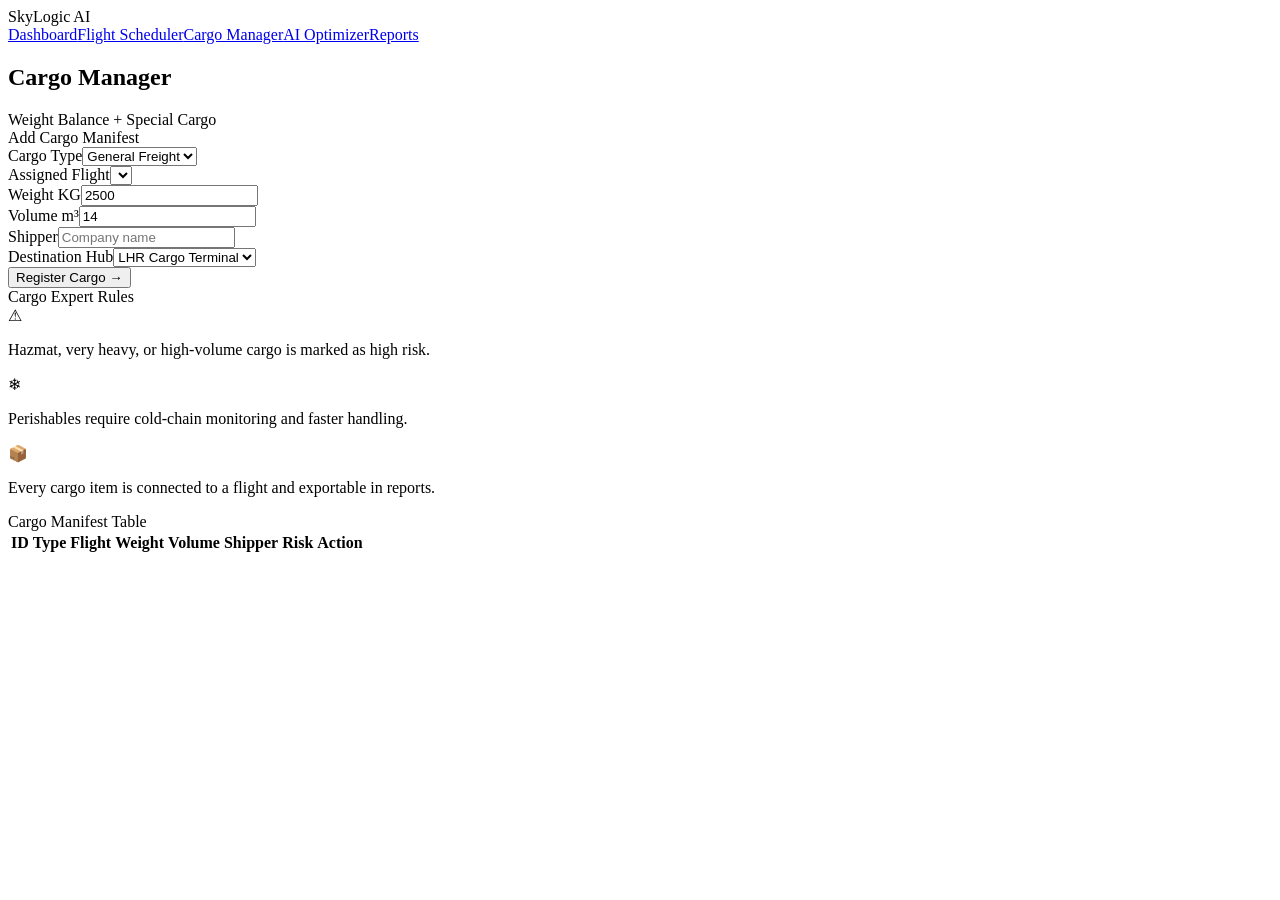
==== cargo.html @ 6d28fdbd "Add files via upload" ====
<!DOCTYPE html><html lang="en"><head><meta charset="UTF-8"><meta name="viewport" content="width=device-width,initial-scale=1"><title>Cargo Manager</title><link href="https://fonts.googleapis.com/css2?family=Syne:wght@400;700;800&family=DM+Sans:wght@300;400;700&display=swap" rel="stylesheet"><link rel="stylesheet" href="assets/style.css"></head><body><div class="shell"><aside class="side"><div class="logo">Sky<span>Logic</span> AI</div><nav class="nav"><a href="index.html">Dashboard</a><a href="schedule.html">Flight Scheduler</a><a class="active" href="cargo.html">Cargo Manager</a><a href="optimizer.html">AI Optimizer</a><a href="reports.html">Reports</a></nav></aside><main class="main"><div class="topbar"><h2>Cargo Manager</h2><span class="pill">Weight Balance + Special Cargo</span></div><div class="grid grid-2"><div class="card"><div class="card-title">Add Cargo Manifest</div><div class="form-row"><div class="form-group"><label>Cargo Type</label><select id="cType"><option>General Freight</option><option>Perishables</option><option>Hazmat</option><option>Valuables</option><option>Livestock</option></select></div><div class="form-group"><label>Assigned Flight</label><select id="cFlight"></select></div></div><div class="form-row"><div class="form-group"><label>Weight KG</label><input id="cWeight" type="number" value="2500"></div><div class="form-group"><label>Volume m³</label><input id="cVolume" type="number" value="14"></div></div><div class="form-row"><div class="form-group"><label>Shipper</label><input id="shipper" placeholder="Company name"></div><div class="form-group"><label>Destination Hub</label><select id="hub"><option>LHR Cargo Terminal</option><option>JFK Air Freight</option><option>DXB Logistics</option><option>SIN Hub</option><option>SYD Cold Chain</option></select></div></div><button class="btn primary" onclick="addCargo()">Register Cargo →</button></div><div class="card"><div class="card-title">Cargo Expert Rules</div><div class="ai-list"><div class="ai-item"><div class="ai-icon">⚠</div><p>Hazmat, very heavy, or high-volume cargo is marked as high risk.</p></div><div class="ai-item"><div class="ai-icon">❄</div><p>Perishables require cold-chain monitoring and faster handling.</p></div><div class="ai-item"><div class="ai-icon">📦</div><p>Every cargo item is connected to a flight and exportable in reports.</p></div></div></div></div><div class="card mt2"><div class="card-title">Cargo Manifest Table</div><table><thead><tr><th>ID</th><th>Type</th><th>Flight</th><th>Weight</th><th>Volume</th><th>Shipper</th><th>Risk</th><th>Action</th></tr></thead><tbody id="cargoTable"></tbody></table></div><div class="toast"></div></main></div><script src="assets/app.js"></script></body></html>
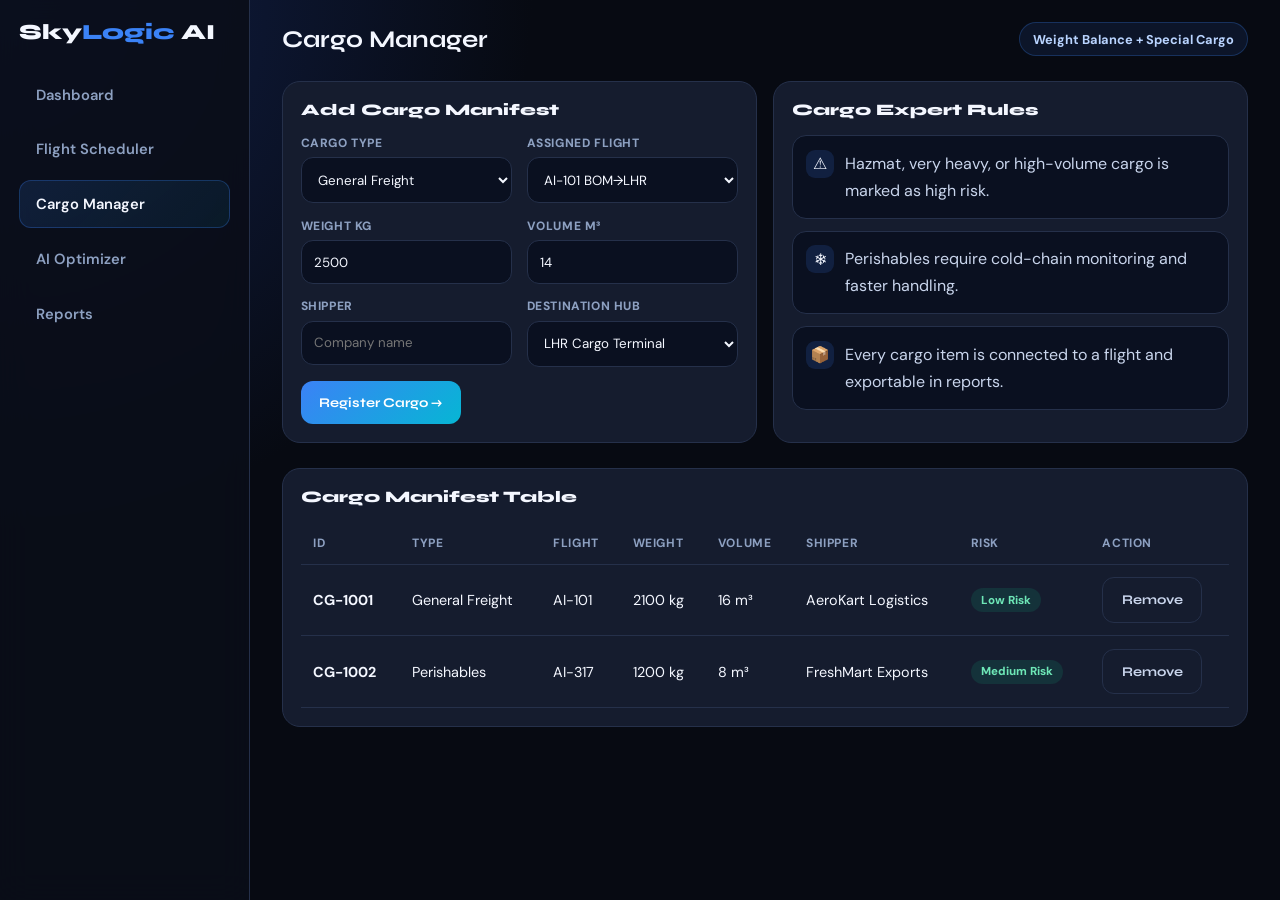
==== commit 2a65e8c6: "Add files via upload" ====
--- a/cargo.html
+++ b/cargo.html
@@ -1 +1,128 @@
-<!DOCTYPE html><html lang="en"><head><meta charset="UTF-8"><meta name="viewport" content="width=device-width,initial-scale=1"><title>Cargo Manager</title><link href="https://fonts.googleapis.com/css2?family=Syne:wght@400;700;800&family=DM+Sans:wght@300;400;700&display=swap" rel="stylesheet"><link rel="stylesheet" href="assets/style.css"></head><body><div class="shell"><aside class="side"><div class="logo">Sky<span>Logic</span> AI</div><nav class="nav"><a href="index.html">Dashboard</a><a href="schedule.html">Flight Scheduler</a><a class="active" href="cargo.html">Cargo Manager</a><a href="optimizer.html">AI Optimizer</a><a href="reports.html">Reports</a></nav></aside><main class="main"><div class="topbar"><h2>Cargo Manager</h2><span class="pill">Weight Balance + Special Cargo</span></div><div class="grid grid-2"><div class="card"><div class="card-title">Add Cargo Manifest</div><div class="form-row"><div class="form-group"><label>Cargo Type</label><select id="cType"><option>General Freight</option><option>Perishables</option><option>Hazmat</option><option>Valuables</option><option>Livestock</option></select></div><div class="form-group"><label>Assigned Flight</label><select id="cFlight"></select></div></div><div class="form-row"><div class="form-group"><label>Weight KG</label><input id="cWeight" type="number" value="2500"></div><div class="form-group"><label>Volume m³</label><input id="cVolume" type="number" value="14"></div></div><div class="form-row"><div class="form-group"><label>Shipper</label><input id="shipper" placeholder="Company name"></div><div class="form-group"><label>Destination Hub</label><select id="hub"><option>LHR Cargo Terminal</option><option>JFK Air Freight</option><option>DXB Logistics</option><option>SIN Hub</option><option>SYD Cold Chain</option></select></div></div><button class="btn primary" onclick="addCargo()">Register Cargo →</button></div><div class="card"><div class="card-title">Cargo Expert Rules</div><div class="ai-list"><div class="ai-item"><div class="ai-icon">⚠</div><p>Hazmat, very heavy, or high-volume cargo is marked as high risk.</p></div><div class="ai-item"><div class="ai-icon">❄</div><p>Perishables require cold-chain monitoring and faster handling.</p></div><div class="ai-item"><div class="ai-icon">📦</div><p>Every cargo item is connected to a flight and exportable in reports.</p></div></div></div></div><div class="card mt2"><div class="card-title">Cargo Manifest Table</div><table><thead><tr><th>ID</th><th>Type</th><th>Flight</th><th>Weight</th><th>Volume</th><th>Shipper</th><th>Risk</th><th>Action</th></tr></thead><tbody id="cargoTable"></tbody></table></div><div class="toast"></div></main></div><script src="assets/app.js"></script></body></html>
+<!doctype html>
+<html lang="en">
+  <head>
+    <meta charset="UTF-8" />
+    <meta name="viewport" content="width=device-width,initial-scale=1" />
+    <title>Cargo Manager</title>
+    <link
+      href="https://fonts.googleapis.com/css2?family=Syne:wght@400;700;800&family=DM+Sans:wght@300;400;700&display=swap"
+      rel="stylesheet"
+    />
+    <link rel="stylesheet" href="style.css" />
+  </head>
+  <body>
+    <div class="shell">
+      <aside class="side">
+        <div class="logo">Sky<span>Logic</span> AI</div>
+        <nav class="nav">
+          <a href="index.html">Dashboard</a
+          ><a href="schedule.html">Flight Scheduler</a
+          ><a class="active" href="cargo.html">Cargo Manager</a
+          ><a href="optimizer.html">AI Optimizer</a
+          ><a href="reports.html">Reports</a>
+        </nav>
+      </aside>
+      <main class="main">
+        <div class="topbar">
+          <h2>Cargo Manager</h2>
+          <span class="pill">Weight Balance + Special Cargo</span>
+        </div>
+        <div class="grid grid-2">
+          <div class="card">
+            <div class="card-title">Add Cargo Manifest</div>
+            <div class="form-row">
+              <div class="form-group">
+                <label>Cargo Type</label
+                ><select id="cType">
+                  <option>General Freight</option>
+                  <option>Perishables</option>
+                  <option>Hazmat</option>
+                  <option>Valuables</option>
+                  <option>Livestock</option>
+                </select>
+              </div>
+              <div class="form-group">
+                <label>Assigned Flight</label
+                ><select id="cFlight"></select>
+              </div>
+            </div>
+            <div class="form-row">
+              <div class="form-group">
+                <label>Weight KG</label
+                ><input id="cWeight" type="number" value="2500" />
+              </div>
+              <div class="form-group">
+                <label>Volume m³</label
+                ><input id="cVolume" type="number" value="14" />
+              </div>
+            </div>
+            <div class="form-row">
+              <div class="form-group">
+                <label>Shipper</label
+                ><input id="shipper" placeholder="Company name" />
+              </div>
+              <div class="form-group">
+                <label>Destination Hub</label
+                ><select id="hub">
+                  <option>LHR Cargo Terminal</option>
+                  <option>JFK Air Freight</option>
+                  <option>DXB Logistics</option>
+                  <option>SIN Hub</option>
+                  <option>SYD Cold Chain</option>
+                </select>
+              </div>
+            </div>
+            <button class="btn primary" onclick="addCargo()">
+              Register Cargo →
+            </button>
+          </div>
+          <div class="card">
+            <div class="card-title">Cargo Expert Rules</div>
+            <div class="ai-list">
+              <div class="ai-item">
+                <div class="ai-icon">⚠</div>
+                <p>
+                  Hazmat, very heavy, or high-volume cargo is marked as high
+                  risk.
+                </p>
+              </div>
+              <div class="ai-item">
+                <div class="ai-icon">❄</div>
+                <p>
+                  Perishables require cold-chain monitoring and faster handling.
+                </p>
+              </div>
+              <div class="ai-item">
+                <div class="ai-icon">📦</div>
+                <p>
+                  Every cargo item is connected to a flight and exportable in
+                  reports.
+                </p>
+              </div>
+            </div>
+          </div>
+        </div>
+        <div class="card mt2">
+          <div class="card-title">Cargo Manifest Table</div>
+          <table>
+            <thead>
+              <tr>
+                <th>ID</th>
+                <th>Type</th>
+                <th>Flight</th>
+                <th>Weight</th>
+                <th>Volume</th>
+                <th>Shipper</th>
+                <th>Risk</th>
+                <th>Action</th>
+              </tr>
+            </thead>
+            <tbody id="cargoTable"></tbody>
+          </table>
+        </div>
+        <div class="toast"></div>
+      </main>
+    </div>
+    <script src="app.js"></script>
+  </body>
+</html>
--- a/style.css
+++ b/style.css
@@ -0,0 +1,401 @@
+* {
+  margin: 0;
+  padding: 0;
+  box-sizing: border-box;
+}
+:root {
+  --bg: #070a12;
+  --surface: #0f1423;
+  --card: #151c2e;
+  --card2: #0d1322;
+  --border: #25304a;
+  --accent: #3b82f6;
+  --accent2: #06b6d4;
+  --gold: #f59e0b;
+  --green: #10b981;
+  --red: #ef4444;
+  --violet: #a78bfa;
+  --text: #f4f7ff;
+  --muted: #8da0c1;
+  --soft: #c9d5ec;
+  --font-head: "Syne", sans-serif;
+  --font-body: "DM Sans", sans-serif;
+}
+body {
+  background: radial-gradient(
+    circle at top left,
+    #11204a 0,
+    #070a12 34%,
+    #070a12 100%
+  );
+  color: var(--text);
+  font-family: var(--font-body);
+  min-height: 100vh;
+  overflow-x: hidden;
+}
+.shell {
+  display: grid;
+  grid-template-columns: 250px 1fr;
+  min-height: 100vh;
+}
+.side {
+  position: sticky;
+  top: 0;
+  height: 100vh;
+  background: rgba(10, 14, 25, 0.9);
+  border-right: 1px solid var(--border);
+  padding: 1.2rem;
+  backdrop-filter: blur(16px);
+}
+.logo {
+  font-family: var(--font-head);
+  font-weight: 800;
+  font-size: 1.35rem;
+  margin-bottom: 1.6rem;
+}
+.logo span {
+  color: var(--accent);
+}
+.nav {
+  display: flex;
+  flex-direction: column;
+  gap: 0.45rem;
+}
+.nav a {
+  color: var(--muted);
+  text-decoration: none;
+  padding: 0.8rem 1rem;
+  border-radius: 12px;
+  font-weight: 600;
+  font-size: 0.92rem;
+  border: 1px solid transparent;
+}
+.nav a:hover,
+.nav a.active {
+  background: linear-gradient(
+    135deg,
+    rgba(59, 130, 246, 0.14),
+    rgba(6, 182, 212, 0.08)
+  );
+  border-color: rgba(59, 130, 246, 0.28);
+  color: var(--text);
+}
+.side-card {
+  margin-top: 1.3rem;
+  background: var(--card);
+  border: 1px solid var(--border);
+  border-radius: 18px;
+  padding: 1rem;
+}
+.side-card small {
+  color: var(--muted);
+}
+.main {
+  padding: 1.4rem 2rem 2.5rem;
+}
+.topbar {
+  display: flex;
+  align-items: center;
+  justify-content: space-between;
+  margin-bottom: 1.6rem;
+}
+.pill {
+  display: inline-flex;
+  gap: 0.5rem;
+  align-items: center;
+  border: 1px solid rgba(59, 130, 246, 0.25);
+  background: rgba(59, 130, 246, 0.1);
+  padding: 0.45rem 0.8rem;
+  border-radius: 999px;
+  color: #b9d4ff;
+  font-size: 0.8rem;
+  font-weight: 700;
+}
+.hero {
+  display: grid;
+  grid-template-columns: 1.05fr 0.95fr;
+  gap: 1.2rem;
+  align-items: stretch;
+}
+.panel {
+  background: rgba(21, 28, 46, 0.82);
+  border: 1px solid var(--border);
+  border-radius: 24px;
+  padding: 1.4rem;
+  box-shadow: 0 20px 55px rgba(0, 0, 0, 0.24);
+}
+h1,
+h2,
+h3 {
+  font-family: var(--font-head);
+}
+h1 {
+  font-size: 3rem;
+  line-height: 1.05;
+  letter-spacing: -1px;
+}
+h1 em {
+  font-style: normal;
+  color: var(--accent);
+}
+p {
+  color: var(--soft);
+  line-height: 1.7;
+}
+.btns {
+  display: flex;
+  gap: 0.8rem;
+  flex-wrap: wrap;
+  margin-top: 1.2rem;
+}
+.btn {
+  border: 0;
+  border-radius: 12px;
+  padding: 0.85rem 1.15rem;
+  font-family: var(--font-head);
+  font-weight: 700;
+  cursor: pointer;
+  text-decoration: none;
+  display: inline-flex;
+  align-items: center;
+  gap: 0.4rem;
+}
+.primary {
+  background: linear-gradient(135deg, var(--accent), var(--accent2));
+  color: #fff;
+}
+.ghost {
+  background: transparent;
+  border: 1px solid var(--border);
+  color: var(--soft);
+}
+.danger {
+  background: rgba(239, 68, 68, 0.15);
+  color: #fecaca;
+  border: 1px solid rgba(239, 68, 68, 0.35);
+}
+.grid {
+  display: grid;
+  gap: 1rem;
+}
+.grid-4 {
+  grid-template-columns: repeat(4, 1fr);
+}
+.grid-3 {
+  grid-template-columns: repeat(3, 1fr);
+}
+.grid-2 {
+  grid-template-columns: repeat(2, 1fr);
+}
+.stat {
+  background: linear-gradient(
+    180deg,
+    rgba(21, 28, 46, 0.95),
+    rgba(13, 19, 34, 0.95)
+  );
+  border: 1px solid var(--border);
+  border-radius: 18px;
+  padding: 1rem;
+}
+.stat b {
+  font-family: var(--font-head);
+  font-size: 1.8rem;
+  display: block;
+}
+.stat span {
+  font-size: 0.78rem;
+  color: var(--muted);
+  text-transform: uppercase;
+  letter-spacing: 0.5px;
+}
+.mt {
+  margin-top: 1rem;
+}
+.mt2 {
+  margin-top: 1.6rem;
+}
+.card {
+  background: var(--card);
+  border: 1px solid var(--border);
+  border-radius: 18px;
+  padding: 1.1rem;
+}
+.card-title {
+  font-family: var(--font-head);
+  font-weight: 800;
+  margin-bottom: 1rem;
+}
+.form-row {
+  display: grid;
+  grid-template-columns: 1fr 1fr;
+  gap: 0.9rem;
+  margin-bottom: 0.9rem;
+}
+.form-group {
+  display: flex;
+  flex-direction: column;
+  gap: 0.4rem;
+}
+label {
+  font-size: 0.75rem;
+  color: var(--muted);
+  font-weight: 800;
+  text-transform: uppercase;
+  letter-spacing: 0.6px;
+}
+input,
+select,
+textarea {
+  background: #0a1020;
+  border: 1px solid var(--border);
+  border-radius: 12px;
+  color: var(--text);
+  padding: 0.78rem;
+  font-family: var(--font-body);
+  width: 100%;
+}
+input:focus,
+select:focus,
+textarea:focus {
+  outline: none;
+  border-color: var(--accent);
+}
+table {
+  width: 100%;
+  border-collapse: collapse;
+  overflow: hidden;
+}
+th,
+td {
+  text-align: left;
+  padding: 0.8rem;
+  border-bottom: 1px solid var(--border);
+  font-size: 0.9rem;
+}
+th {
+  color: var(--muted);
+  font-size: 0.75rem;
+  text-transform: uppercase;
+  letter-spacing: 0.6px;
+}
+.badge {
+  padding: 0.28rem 0.65rem;
+  border-radius: 999px;
+  font-size: 0.72rem;
+  font-weight: 800;
+  display: inline-block;
+}
+.ok {
+  background: rgba(16, 185, 129, 0.14);
+  color: #6ee7b7;
+}
+.warn {
+  background: rgba(245, 158, 11, 0.14);
+  color: #fcd34d;
+}
+.bad {
+  background: rgba(239, 68, 68, 0.14);
+  color: #fca5a5;
+}
+.info {
+  background: rgba(59, 130, 246, 0.14);
+  color: #93c5fd;
+}
+.cyan {
+  background: rgba(6, 182, 212, 0.14);
+  color: #67e8f9;
+}
+.toast {
+  position: fixed;
+  right: 1.4rem;
+  bottom: 1.4rem;
+  background: #10203e;
+  border: 1px solid var(--accent);
+  border-radius: 16px;
+  padding: 1rem;
+  max-width: 360px;
+  transform: translateY(90px);
+  opacity: 0;
+  transition: 0.35s;
+  z-index: 99;
+}
+.toast.show {
+  transform: translateY(0);
+  opacity: 1;
+}
+.route-map {
+  height: 330px;
+  position: relative;
+  overflow: hidden;
+}
+.route-map svg {
+  width: 100%;
+  height: 100%;
+}
+.ai-list {
+  display: flex;
+  flex-direction: column;
+  gap: 0.75rem;
+}
+.ai-item {
+  display: flex;
+  gap: 0.7rem;
+  align-items: flex-start;
+  background: #0a1020;
+  border: 1px solid var(--border);
+  padding: 0.85rem;
+  border-radius: 14px;
+}
+.ai-icon {
+  width: 28px;
+  height: 28px;
+  border-radius: 9px;
+  display: grid;
+  place-items: center;
+  background: rgba(59, 130, 246, 0.15);
+  flex: none;
+}
+.meter {
+  height: 8px;
+  background: var(--border);
+  border-radius: 999px;
+  overflow: hidden;
+  margin-top: 0.65rem;
+}
+.meter div {
+  height: 100%;
+  background: linear-gradient(90deg, var(--accent), var(--accent2));
+  border-radius: 999px;
+}
+.hidden {
+  display: none;
+}
+.mobile-open {
+  display: none;
+}
+@media (max-width: 900px) {
+  .shell {
+    grid-template-columns: 1fr;
+  }
+  .side {
+    position: static;
+    height: auto;
+  }
+  .nav {
+    display: grid;
+    grid-template-columns: repeat(2, 1fr);
+  }
+  .hero,
+  .grid-4,
+  .grid-3,
+  .grid-2,
+  .form-row {
+    grid-template-columns: 1fr;
+  }
+  .main {
+    padding: 1rem;
+  }
+  h1 {
+    font-size: 2.1rem;
+  }
+}
